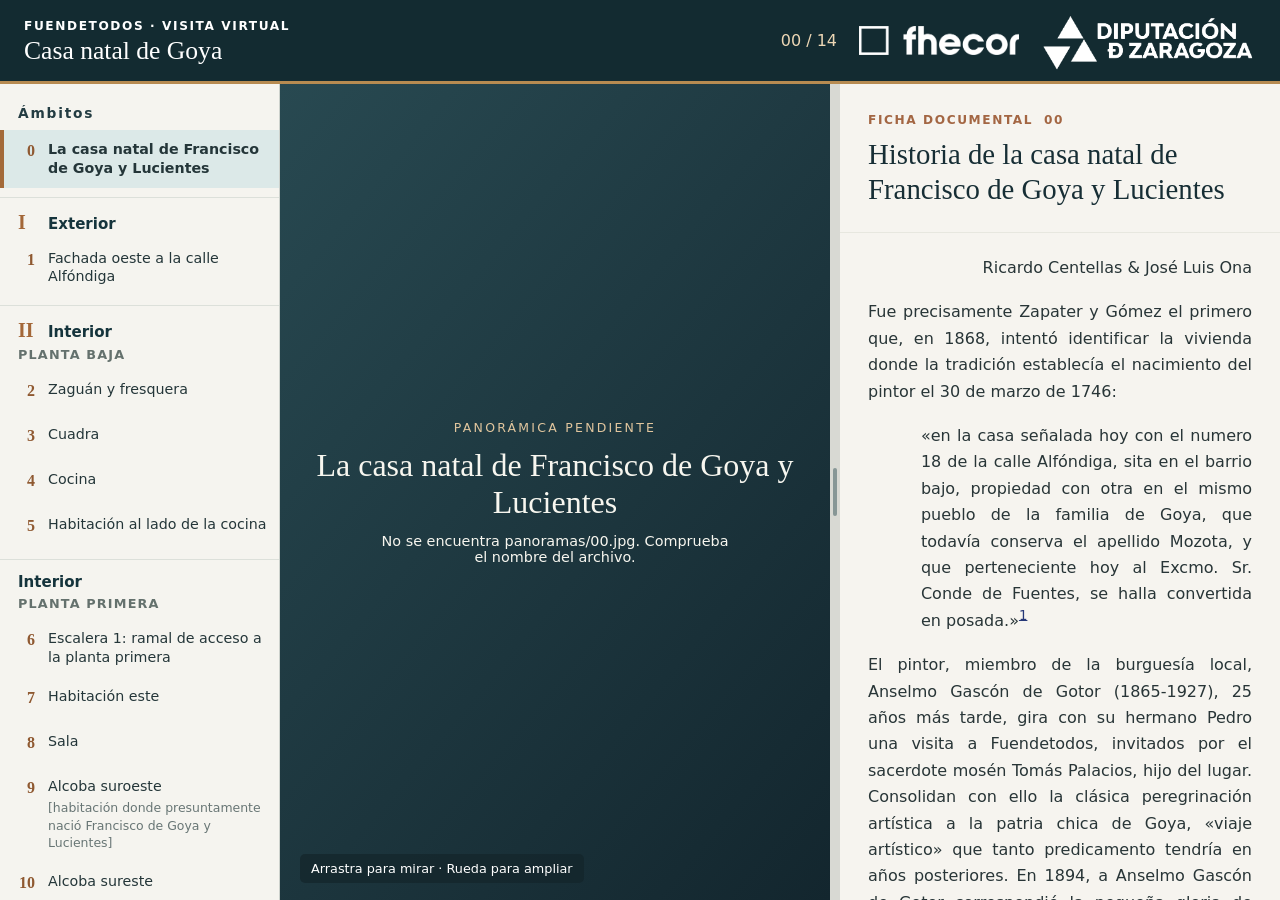
==== index.html @ 3993eeaa "Figuras A y B" ====
<!doctype html>
<html lang="es"><head><meta charset="utf-8"><meta name="viewport" content="width=device-width,initial-scale=1"><title>Visita panorámica · Casa natal de Goya</title><link rel="stylesheet" href="styles.css?v=12"></head>
<body><div class="app">
<header><div><span class="kicker">FUENDETODOS · VISITA VIRTUAL</span><h1>Casa natal de Goya</h1></div><div class="header-end"><span class="counter" id="counter">00 / 14</span><a href="https://www.fhecor.com/index.php?lang=es" target="_blank" rel="noopener"><img class="fhecor-logo" src="assets/01b_fhecor_blanco%20RECORTADO.png" alt="FHECOR" width="1595" height="298"></a><a class="institution-logo" href="https://www.dpz.es/" target="_blank" rel="noopener"><img src="assets/diputacion-zaragoza.png" alt="Diputación Provincial de Zaragoza" width="745" height="405"></a></div></header>
<div class="workspace"><nav class="rail" aria-label="Ámbitos de la visita"><label class="mobile-select-label" for="mobile-points">Ámbito de la visita</label><select id="mobile-points" class="mobile-points" aria-label="Seleccionar vista"></select><div class="rail-title">Ámbitos</div><div id="point-list"></div></nav>
<main class="viewer" aria-label="Panorámica de la estancia"><canvas id="panorama" aria-label="Panorámica 360 grados; arrastra para mirar alrededor"></canvas><div id="missing" class="missing" hidden><span>Panorámica pendiente</span><strong id="missing-name"></strong><small id="missing-help">Coloca la imagen 360° en la carpeta panoramas.</small></div><div id="loading" class="panorama-loading" role="status" aria-live="polite" hidden><span class="loading-spinner" aria-hidden="true"></span><span>Cargando escena…</span></div><div id="camera-plan" class="camera-plan" hidden><img id="camera-plan-image" alt="Plano de ubicación de la cámara"></div><div class="viewer-tip">Arrastra para mirar<span class="wheel-tip"> · Rueda para ampliar</span></div></main><div id="panel-resizer" class="panel-resizer" role="separator" aria-label="Ajustar ancho de la ficha documental" aria-orientation="vertical" aria-valuemin="300" tabindex="0" title="Arrastra para cambiar el ancho de la ficha"></div>
<button class="mobile-story-link" type="button" aria-controls="story">Ver ficha documental <span aria-hidden="true">↓</span></button><aside class="story" id="story" aria-label="Ficha documental"><div class="story-head"><span class="section-label">FICHA DOCUMENTAL <b id="point-number">09</b></span><h2 id="story-title"></h2><div class="story-note" id="example-note">Contenido de muestra: reemplázalo con la ficha de este punto.</div></div><div id="story-body" class="story-body"></div></aside></div></div>
<dialog id="photo-dialog" class="photo-dialog" aria-label="Visor de imágenes del ámbito">
  <div class="photo-dialog-bar">
    <span id="photo-position" aria-live="polite"></span>
    <form method="dialog"><button type="submit" autofocus>Cerrar <span aria-hidden="true">×</span></button></form>
  </div>
  <figure><img id="enlarged-photo" alt=""><figcaption id="enlarged-caption"></figcaption></figure>
  <div class="photo-dialog-bar photo-dialog-nav">
    <button id="photo-previous" type="button">← Anterior</button>
    <button id="photo-next" type="button">Siguiente →</button>
  </div>
</dialog>
<script src="datos/fichas.js?v=5"></script><script src="app.js?v=12"></script></body></html>
---- styles.css ----
:root{font-family:system-ui,-apple-system,Segoe UI,sans-serif;color:#14252b;background:#e9e8e2}*{box-sizing:border-box}body{margin:0}button{font:inherit}header{height:84px;background:#132b31;color:#fff;display:flex;align-items:center;justify-content:space-between;padding:12px 24px;border-bottom:3px solid #b78b51}.kicker,.section-label,.rail-title{font-size:.76rem;letter-spacing:.13em;font-weight:800}header h1{margin:2px 0 0;font-family:Georgia,serif;font-size:1.6rem;font-weight:normal}.counter{color:#edd7b5}.workspace{display:grid;grid-template-columns:210px minmax(320px,1fr) minmax(340px,440px);height:calc(100dvh - 84px);min-height:500px}.rail{background:#f5f4ef;overflow:auto;border-right:1px solid #ccd1cc}.rail-title{padding:24px 18px 14px;color:#566667}.point{display:flex;gap:11px;width:100%;align-items:center;text-align:left;border:0;border-left:4px solid transparent;background:transparent;padding:13px 12px;color:#243639;cursor:pointer;line-height:1.32}.point:hover{background:#e6e7df}.point[aria-current=true]{background:#dce9e8;border-left-color:#a36a39;font-weight:700}.point b{font:700 1rem Georgia,serif;color:#8f5931}.point span{font-size:.89rem}.viewer{position:relative;background:radial-gradient(circle at center,#496168,#172f37);min-height:320px;overflow:hidden}#panorama{width:100%;height:100%;display:block;touch-action:none;cursor:grab}#panorama:active{cursor:grabbing}.missing{position:absolute;inset:0;display:flex;flex-direction:column;gap:12px;align-items:center;justify-content:center;text-align:center;padding:24px;color:#f7f6ef;background:linear-gradient(130deg,#284951,#13262e)}.missing[hidden]{display:none}.missing span{font-size:.78rem;letter-spacing:.18em;text-transform:uppercase;color:#e1c69e}.missing strong{font:normal 2rem Georgia,serif}.missing small{font-size:.9rem;max-width:22rem}.viewer-tip{position:absolute;left:20px;bottom:17px;color:#fff;background:#14262bbb;border-radius:5px;padding:7px 11px;font-size:.8rem;pointer-events:none}.story{background:#f6f4ef;overflow-y:auto;scrollbar-color:#aab2ad #f6f4ef}.story-head{padding:25px 28px 17px;border-bottom:1px solid #e7e7df}.section-label{color:#a36643}.section-label b{margin-left:5px}.story h2{font:normal 1.8rem/1.2 Georgia,serif;margin:9px 0;color:#172e35}.story-note{font-size:.84rem;color:#72583b;background:#faf2e6;padding:9px;border-radius:5px}.story-body{padding:4px 28px 36px;line-height:1.65}.story-body p{font-size:1rem;color:#283537;margin:18px 0;white-space:pre-line}.story-body h3{font:normal 1.32rem Georgia,serif;margin:27px 0 12px;color:#1c3e46}.inline-ref,.figure-ref{color:#b22127;font-weight:700}.file-ref{color:#253777;font-weight:700;display:block;margin-bottom:10px;overflow-wrap:anywhere}.story figure{margin:22px 0 32px;padding-top:10px;border-top:1px solid #ecebe6}.figure-ref{display:block;margin-bottom:6px}.photo{min-height:150px;background:#b5b7ac;display:grid;place-items:center;color:#253b3d;text-align:center;font-size:.84rem;padding:15px;overflow:hidden}.photo img{width:100%;max-height:430px;object-fit:contain;display:block}.story figcaption{font-size:.9rem;line-height:1.48;margin-top:8px;color:#505b5b}button:focus-visible{outline:3px solid #bd7643;outline-offset:-3px}@media(max-width:1060px){.workspace{grid-template-columns:160px minmax(250px,1fr) minmax(300px,36%)}.rail-title{padding-left:12px}.story-head,.story-body{padding-left:19px;padding-right:19px}}@media(max-width:900px){header{height:70px;padding:10px 14px}header h1{font-size:1.25rem}.workspace{height:auto;min-height:0;display:flex;flex-direction:column}.rail{order:0;overflow-x:auto;border:0;flex:none}.rail-title{padding:10px 14px 4px}.rail #point-list{display:flex}.point{flex:0 0 150px;min-height:60px;padding:7px;border-left:0;border-bottom:4px solid transparent}.point[aria-current=true]{border-bottom-color:#a36a39}.viewer{order:1;height:min(58vh,470px);min-height:270px}.story{order:2;overflow:visible}.story-head{padding-top:18px}}
/* Anchura de la ficha ajustable en pantallas de escritorio. */
.workspace{--story-width:440px;grid-template-columns:210px minmax(320px,1fr) 10px minmax(300px,var(--story-width))}
.panel-resizer{background:#d8d9d3;cursor:col-resize;position:relative;touch-action:none;outline:none}
.panel-resizer::before{content:"";position:absolute;left:3px;top:calc(50% - 24px);width:4px;height:48px;border-radius:4px;background:#879796}
.panel-resizer:hover,.panel-resizer:focus-visible,.panel-resizer.dragging{background:#c1d3d1}
.panel-resizer:focus-visible{outline:2px solid #ad6b3b;outline-offset:-2px}
@media(max-width:1060px){.workspace{grid-template-columns:160px minmax(250px,1fr) 10px minmax(300px,var(--story-width))}}
@media(max-width:900px){.workspace{display:flex}.panel-resizer{display:none}}
/* Índice por ámbitos y plantas. */
.workspace{grid-template-columns:250px minmax(320px,1fr) 10px minmax(300px,var(--story-width))}
.rail-title{padding:21px 18px 9px;color:#233c42;font-size:.86rem}
.point-group{border-top:1px solid #dce0da;padding:13px 0 9px}
.point-group:first-child{padding-top:0;border:0}
.group-heading{display:flex;align-items:baseline;gap:10px;margin:0 18px 5px;font-size:.94rem;font-weight:750;color:#15343c}
.group-roman{color:#a36738;font:700 1.25rem Georgia,serif;min-width:20px}
.group-floor{font-size:.8rem;text-transform:uppercase;letter-spacing:.09em;color:#64716d;margin:1px 18px 8px;font-weight:750}
.point{align-items:flex-start;gap:13px;padding:10px 12px;min-height:45px}
.point b{flex:0 0 19px;text-align:right;line-height:1.4}
.point-copy{display:block;min-width:0;overflow-wrap:anywhere}
.point-detail{display:block;font-size:.78rem;font-weight:400;color:#687675;line-height:1.4;margin-top:4px}
@media(max-width:1060px){.workspace{grid-template-columns:200px minmax(250px,1fr) 10px minmax(300px,var(--story-width))}.group-heading{margin-left:12px}.group-floor{margin-left:12px}.point{padding-left:8px}}
@media(max-width:900px){.workspace{display:flex}.rail #point-list{display:flex;align-items:stretch}.point-group{flex:0 0 auto;border-top:0;border-right:1px solid #dce0da;padding:5px 0 6px}.point-group:first-child{padding-top:5px}.group-heading{font-size:.8rem;margin:0 10px 2px}.group-roman{font-size:1rem;min-width:auto}.group-floor{font-size:.72rem;margin:0 10px 4px}.point-group .point{display:inline-flex;vertical-align:top;white-space:normal;width:175px;min-height:82px;padding:7px;flex:0 0 175px}.point-detail{font-size:.72rem}}
/* Logotipo blanco proporcionado por la Diputación, sobre la cabecera oscura. */
.header-end{display:flex;align-items:center;gap:22px;flex:none}
.fhecor-logo{display:block;width:160px;height:auto}
@media(max-width:900px){.fhecor-logo{width:clamp(62px,19vw,110px)}}
.institution-logo{position:relative;width:215px;height:60px;overflow:hidden;flex:none}
.institution-logo img{position:absolute;width:235px;height:auto;max-width:none;top:-34px;left:-10px;display:block}
@media(max-width:900px){.header-end{gap:9px}.institution-logo{width:127px;height:44px}.institution-logo img{width:150px;top:-20px;left:-12px}.kicker{font-size:.63rem;letter-spacing:.06em}}
@media(max-width:500px){.counter{display:none}.institution-logo{width:112px}.institution-logo img{width:138px;top:-18px;left:-12px}header h1{font-size:1.12rem}}
/* Selector compacto para móviles. */
.mobile-select-label,.mobile-points{display:none}
@media(max-width:900px){.rail{padding:12px 14px 14px}.rail-title,.rail #point-list{display:none}.mobile-select-label{display:block;font-size:.81rem;font-weight:700;color:#36545a;margin-bottom:6px}.mobile-points{display:block;width:100%;min-height:44px;padding:9px;border:1px solid #aebdb7;border-radius:6px;background:#fff;color:#1e383e;font:inherit;font-size:1rem}}
.panorama-loading{position:absolute;inset:0;display:flex;flex-direction:column;gap:13px;justify-content:center;align-items:center;background:#152d36e8;color:#fff;font-size:1rem}.panorama-loading[hidden]{display:none}
.loading-spinner{width:42px;height:42px;border-radius:50%;border:4px solid #fff5;border-top-color:#ecc48d;animation:panorama-spin .8s linear infinite}@keyframes panorama-spin{to{transform:rotate(360deg)}}
/* Plano de cámara ligado al borde derecho de la panorámica. */
.camera-plan{position:absolute;right:16px;bottom:16px;width:min(520px,calc(100% - 32px));max-height:min(76vh,500px);display:flex;justify-content:flex-end;align-items:flex-end;overflow:hidden;pointer-events:none}
.camera-plan[hidden]{display:none}
.camera-plan img{display:block;width:auto;height:auto;max-width:100%;max-height:min(76vh,500px);object-fit:contain}
@media(max-width:900px){.camera-plan{right:10px;bottom:10px;width:min(380px,calc(100% - 20px));max-height:min(260px,85%)}.camera-plan img{max-height:260px}.viewer-tip{bottom:auto;top:12px;left:10px}}
/* Algo más de anchura para que los nombres de los ámbitos ocupen menos líneas. */
@media(min-width:1061px){.workspace{grid-template-columns:280px minmax(320px,1fr) 10px minmax(300px,var(--story-width))}}
@media(min-width:901px) and (max-width:1060px){.workspace{grid-template-columns:220px minmax(250px,1fr) 10px minmax(300px,var(--story-width))}}
/* La ficha anterior sale a la derecha; la nueva entra desde la junta. */
@media(prefers-reduced-motion:no-preference){
  .story.story-leave .story-head,.story.story-leave .story-body{animation:story-leave 110ms ease-in both}
  .story.story-enter .story-head,.story.story-enter .story-body{animation:story-enter 190ms ease-out both}
  @keyframes story-leave{from{opacity:1;transform:translateX(0)}to{opacity:0;transform:translateX(24px)}}
  @keyframes story-enter{from{opacity:0;transform:translateX(-24px)}to{opacity:1;transform:translateX(0)}}
}
/* Móvil: logotipo completo, panorama amplio y acceso visible a la ficha. */
.mobile-story-link{display:none}
@media(max-width:900px){.wheel-tip{display:none}}
@media(max-width:900px){
  .institution-logo{width:128px;height:38px}
  .institution-logo img{width:132px;height:auto;top:-20px;left:-5px}
  .viewer{height:min(58vh,470px);height:min(58dvh,470px);min-height:270px}
  .camera-plan{max-height:min(260px,85%)}
  .camera-plan img{max-height:260px}
  .mobile-story-link{display:flex;order:2;width:100%;min-height:46px;align-items:center;justify-content:center;gap:9px;border:0;border-top:1px solid #bfcac6;border-bottom:1px solid #bfcac6;background:#dce9e8;color:#15343c;font-weight:750;cursor:pointer}
  .mobile-story-link span{font-size:1.3rem;line-height:1}
  .story{order:3}
}
@media(max-width:500px){
  header{height:auto;min-height:70px;flex-direction:column;align-items:flex-start;gap:6px}
  header .kicker{display:block;line-height:1.3}
  header h1{font-size:1.35rem;line-height:1.2}
  .header-end{gap:14px}
  .fhecor-logo{width:clamp(52px,16vw,80px)}
  .institution-logo{width:102px;height:30px}
  .institution-logo img{width:108px;top:-16px;left:-3px}
}
.markdown-story p,.markdown-story blockquote { text-align:justify;white-space:pre-wrap }
.markdown-story .story-author { text-align:right }
.markdown-story blockquote { margin:18px 0 18px 39.7pt;color:#283537 }
.markdown-story sup { line-height:0 }
.markdown-story sup a { color:#253777 }
.markdown-story figure img { display:block;width:100%;height:auto;max-height:430px;object-fit:contain }
.figure-document { margin-top:16px;padding:clamp(12px,3vw,20px);border-left:3px solid #b78b51;background:#eee9df }
.figure-document h3:first-child { margin-top:0 }
.figure-document p:last-child { margin-bottom:0 }
.markdown-story .figure-document blockquote { margin:16px 0;padding:12px;border-left:2px solid #b78b51;background:#f6f4ef;text-align:left }
.story-footnotes { border-top:1px solid #ccd1cc;margin:24px 0 0;padding:12px 0 0 1.6em;font-size:calc(1rem - 2pt) }
.story-footnotes li { margin:0 0 .6em }
.enlarge-photo { display:block;width:100%;padding:0;border:0;background:transparent;cursor:zoom-in }
.document-plans { margin:24px 0;background:#eee9df;border-radius:8px;padding:12px }
.document-plans h3 { margin:0 0 10px }
.document-plan-grid { display:grid;grid-template-columns:repeat(auto-fit,minmax(min(100%,150px),1fr));gap:10px }
.document-plan-grid figure { min-width:0;margin:0;padding:8px;border:1px solid #ded8cc;border-radius:5px;background:#fff }
.document-plan-grid [hidden] { display:none }
.document-plan-name { margin-bottom:6px;font-size:.86rem;font-weight:700 }
.markdown-story .document-plan-grid img { height:144px }
.photo-dialog { width:min(94vw,1100px);max-height:94dvh;padding:clamp(12px,2vw,24px);border:0;border-radius:12px;background:#f6f4ef;color:#172e35 }
.photo-dialog::backdrop { background:#13262ee8 }
.photo-dialog figure { margin:12px 0 }
.photo-dialog img { display:block;max-width:100%;max-height:68dvh;margin:auto;object-fit:contain }
.photo-dialog figcaption { max-width:78ch;margin:12px auto 0;line-height:1.45 }
.photo-dialog-bar { display:flex;justify-content:space-between;align-items:center;gap:12px }
.photo-dialog button { min-height:44px;padding:6px 12px;border:1px solid #aebdb7;border-radius:5px;background:#fff;color:#172e35;cursor:pointer }
.photo-dialog button[aria-disabled=true] { opacity:.45;cursor:default }
.photo-dialog-nav { position:sticky;bottom:0;background:#f6f4ef }
@media(max-width:600px){.photo-dialog img{max-height:55dvh}}
.map-frame { position:relative;max-width:100% }
.map-frame img { max-height:min(76vh,500px) }
.map-controls { position:absolute;inset:0 }
.map-room,.map-floor { pointer-events:auto;cursor:pointer;touch-action:manipulation }
.map-room,.map-floor { position:absolute;padding:0;background:transparent;border:1px solid transparent }
.map-room { width:32px;height:32px;translate:-50% -50%;border-radius:50% }
.map-floor { left:7%;width:83%;border-radius:3px }
.map-room:hover,.map-floor:hover,.map-room:focus-visible,.map-floor:focus-visible { border-color:#704128;background:#bd76432b;outline:2px solid white }
.map-cone { position:absolute;width:50px;height:50px;translate:-50% -50%;background:conic-gradient(from -29deg,#d77a9ac9 0deg 58deg,transparent 58deg);mask-image:radial-gradient(circle,transparent 0 11px,#000 12px 24px,transparent 25px);pointer-events:none }
@media(max-width:900px){
  .map-frame img{max-height:min(260px,48dvh)}
  .map-room{width:32px;height:32px}
  .map-cone{width:40px;height:40px;mask-image:radial-gradient(circle,transparent 0 8px,#000 9px 19px,transparent 20px)}
}
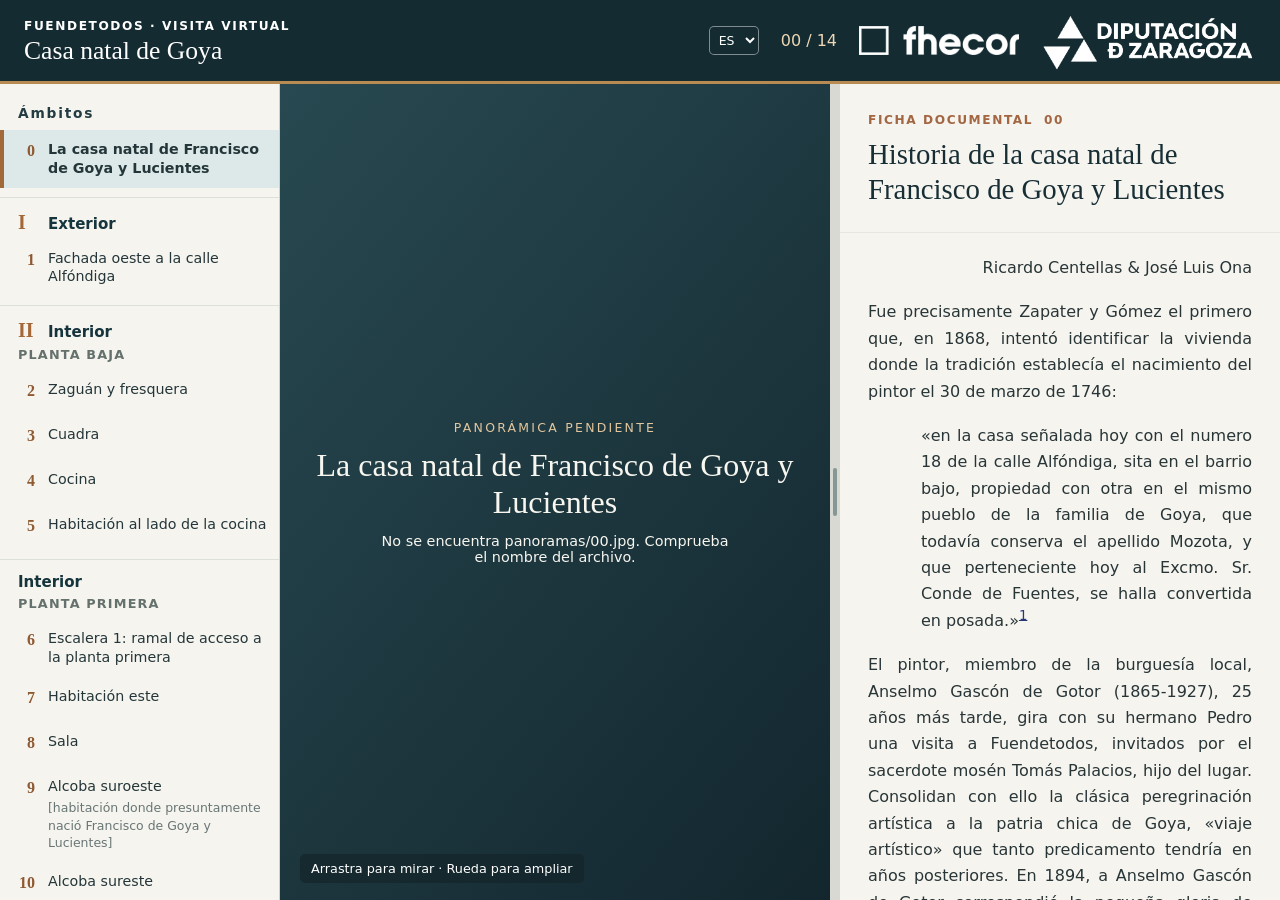
==== commit 4e4b484a: "Texto 09 ENG" ====
--- a/index.html
+++ b/index.html
@@ -1,10 +1,10 @@
 <!doctype html>
-<html lang="es"><head><meta charset="utf-8"><meta name="viewport" content="width=device-width,initial-scale=1"><title>Visita panorámica · Casa natal de Goya</title><link rel="stylesheet" href="styles.css?v=12"></head>
+<html lang="es"><head><meta charset="utf-8"><meta name="viewport" content="width=device-width,initial-scale=1"><title>Visita panorámica · Casa natal de Goya</title><link rel="stylesheet" href="styles.css?v=13"></head>
 <body><div class="app">
-<header><div><span class="kicker">FUENDETODOS · VISITA VIRTUAL</span><h1>Casa natal de Goya</h1></div><div class="header-end"><span class="counter" id="counter">00 / 14</span><a href="https://www.fhecor.com/index.php?lang=es" target="_blank" rel="noopener"><img class="fhecor-logo" src="assets/01b_fhecor_blanco%20RECORTADO.png" alt="FHECOR" width="1595" height="298"></a><a class="institution-logo" href="https://www.dpz.es/" target="_blank" rel="noopener"><img src="assets/diputacion-zaragoza.png" alt="Diputación Provincial de Zaragoza" width="745" height="405"></a></div></header>
+<header><div><span class="kicker">FUENDETODOS · VISITA VIRTUAL</span><h1>Casa natal de Goya</h1></div><div class="header-end"><select id="visit-language" class="visit-language" aria-label="Idioma"><option value="es" lang="es">ES</option><option value="en" lang="en">EN</option></select><span class="counter" id="counter">00 / 14</span><a href="https://www.fhecor.com/index.php?lang=es" target="_blank" rel="noopener"><img class="fhecor-logo" src="assets/01b_fhecor_blanco%20RECORTADO.png" alt="FHECOR" width="1595" height="298"></a><a class="institution-logo" href="https://www.dpz.es/" target="_blank" rel="noopener"><img src="assets/diputacion-zaragoza.png" alt="Diputación Provincial de Zaragoza" width="745" height="405"></a></div></header>
 <div class="workspace"><nav class="rail" aria-label="Ámbitos de la visita"><label class="mobile-select-label" for="mobile-points">Ámbito de la visita</label><select id="mobile-points" class="mobile-points" aria-label="Seleccionar vista"></select><div class="rail-title">Ámbitos</div><div id="point-list"></div></nav>
 <main class="viewer" aria-label="Panorámica de la estancia"><canvas id="panorama" aria-label="Panorámica 360 grados; arrastra para mirar alrededor"></canvas><div id="missing" class="missing" hidden><span>Panorámica pendiente</span><strong id="missing-name"></strong><small id="missing-help">Coloca la imagen 360° en la carpeta panoramas.</small></div><div id="loading" class="panorama-loading" role="status" aria-live="polite" hidden><span class="loading-spinner" aria-hidden="true"></span><span>Cargando escena…</span></div><div id="camera-plan" class="camera-plan" hidden><img id="camera-plan-image" alt="Plano de ubicación de la cámara"></div><div class="viewer-tip">Arrastra para mirar<span class="wheel-tip"> · Rueda para ampliar</span></div></main><div id="panel-resizer" class="panel-resizer" role="separator" aria-label="Ajustar ancho de la ficha documental" aria-orientation="vertical" aria-valuemin="300" tabindex="0" title="Arrastra para cambiar el ancho de la ficha"></div>
-<button class="mobile-story-link" type="button" aria-controls="story">Ver ficha documental <span aria-hidden="true">↓</span></button><aside class="story" id="story" aria-label="Ficha documental"><div class="story-head"><span class="section-label">FICHA DOCUMENTAL <b id="point-number">09</b></span><h2 id="story-title"></h2><div class="story-note" id="example-note">Contenido de muestra: reemplázalo con la ficha de este punto.</div></div><div id="story-body" class="story-body"></div></aside></div></div>
+<button class="mobile-story-link" type="button" aria-controls="story">Ver ficha documental <span aria-hidden="true">↓</span></button><aside class="story" id="story" aria-label="Ficha documental"><div class="story-head"><span class="section-label">FICHA DOCUMENTAL <b id="point-number">09</b></span><h2 id="story-title"></h2><div class="story-note" id="example-note">Contenido de muestra: reemplázalo con la ficha de este punto.</div></div><p id="story-language-note" class="story-note" lang="en" hidden>These exhibit notes are currently available in Spanish.</p><div id="story-body" class="story-body"></div></aside></div></div>
 <dialog id="photo-dialog" class="photo-dialog" aria-label="Visor de imágenes del ámbito">
   <div class="photo-dialog-bar">
     <span id="photo-position" aria-live="polite"></span>
@@ -16,4 +16,4 @@
     <button id="photo-next" type="button">Siguiente →</button>
   </div>
 </dialog>
-<script src="datos/fichas.js?v=5"></script><script src="app.js?v=12"></script></body></html>
+<script src="datos/fichas.js?v=6"></script><script src="app.js?v=13"></script></body></html>
--- a/styles.css
+++ b/styles.css
@@ -23,6 +23,7 @@
 @media(max-width:900px){.workspace{display:flex}.rail #point-list{display:flex;align-items:stretch}.point-group{flex:0 0 auto;border-top:0;border-right:1px solid #dce0da;padding:5px 0 6px}.point-group:first-child{padding-top:5px}.group-heading{font-size:.8rem;margin:0 10px 2px}.group-roman{font-size:1rem;min-width:auto}.group-floor{font-size:.72rem;margin:0 10px 4px}.point-group .point{display:inline-flex;vertical-align:top;white-space:normal;width:175px;min-height:82px;padding:7px;flex:0 0 175px}.point-detail{font-size:.72rem}}
 /* Logotipo blanco proporcionado por la Diputación, sobre la cabecera oscura. */
 .header-end{display:flex;align-items:center;gap:22px;flex:none}
+.visit-language{font:inherit;font-size:.78rem;color:#fff;background:#132b31;border:1px solid #ffffff75;border-radius:5px;padding:5px}
 .fhecor-logo{display:block;width:160px;height:auto}
 @media(max-width:900px){.fhecor-logo{width:clamp(62px,19vw,110px)}}
 .institution-logo{position:relative;width:215px;height:60px;overflow:hidden;flex:none}
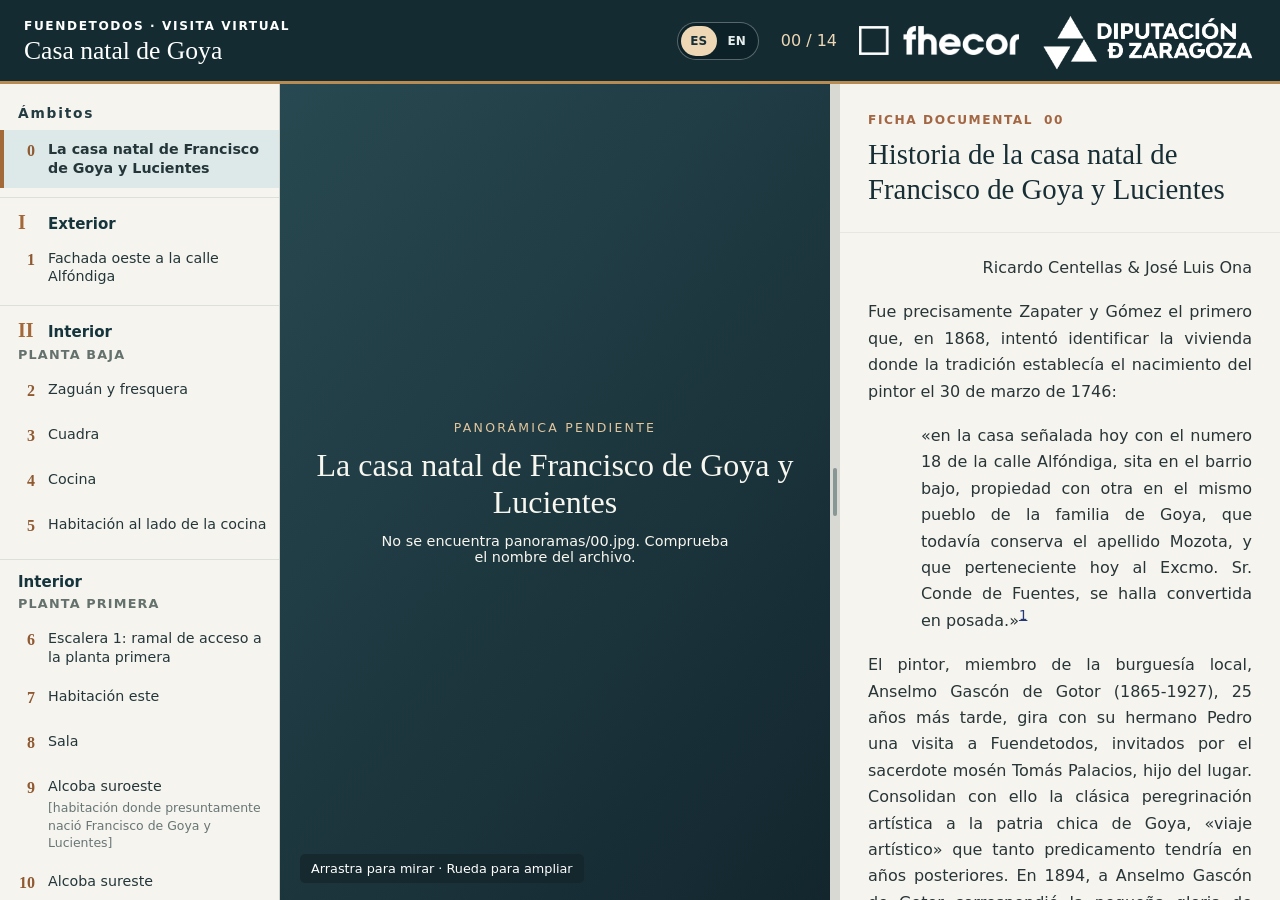
==== commit 3fcccd68: "Textos ENG" ====
--- a/index.html
+++ b/index.html
@@ -1,7 +1,7 @@
 <!doctype html>
-<html lang="es"><head><meta charset="utf-8"><meta name="viewport" content="width=device-width,initial-scale=1"><title>Visita panorámica · Casa natal de Goya</title><link rel="stylesheet" href="styles.css?v=13"></head>
+<html lang="es"><head><meta charset="utf-8"><meta name="viewport" content="width=device-width,initial-scale=1"><title>Visita panorámica · Casa natal de Goya</title><link rel="stylesheet" href="styles.css?v=14"></head>
 <body><div class="app">
-<header><div><span class="kicker">FUENDETODOS · VISITA VIRTUAL</span><h1>Casa natal de Goya</h1></div><div class="header-end"><select id="visit-language" class="visit-language" aria-label="Idioma"><option value="es" lang="es">ES</option><option value="en" lang="en">EN</option></select><span class="counter" id="counter">00 / 14</span><a href="https://www.fhecor.com/index.php?lang=es" target="_blank" rel="noopener"><img class="fhecor-logo" src="assets/01b_fhecor_blanco%20RECORTADO.png" alt="FHECOR" width="1595" height="298"></a><a class="institution-logo" href="https://www.dpz.es/" target="_blank" rel="noopener"><img src="assets/diputacion-zaragoza.png" alt="Diputación Provincial de Zaragoza" width="745" height="405"></a></div></header>
+<header><div><span class="kicker">FUENDETODOS · VISITA VIRTUAL</span><h1>Casa natal de Goya</h1></div><div class="header-end"><div id="visit-language" class="visit-language" role="group" aria-label="Idioma"><button type="button" value="es" lang="es" aria-label="Español" aria-pressed="true">ES</button><button type="button" value="en" lang="en" aria-label="English" aria-pressed="false">EN</button></div><span class="counter" id="counter">00 / 14</span><a href="https://www.fhecor.com/index.php?lang=es" target="_blank" rel="noopener"><img class="fhecor-logo" src="assets/01b_fhecor_blanco%20RECORTADO.png" alt="FHECOR" width="1595" height="298"></a><a class="institution-logo" href="https://www.dpz.es/" target="_blank" rel="noopener"><img src="assets/diputacion-zaragoza.png" alt="Diputación Provincial de Zaragoza" width="745" height="405"></a></div></header>
 <div class="workspace"><nav class="rail" aria-label="Ámbitos de la visita"><label class="mobile-select-label" for="mobile-points">Ámbito de la visita</label><select id="mobile-points" class="mobile-points" aria-label="Seleccionar vista"></select><div class="rail-title">Ámbitos</div><div id="point-list"></div></nav>
 <main class="viewer" aria-label="Panorámica de la estancia"><canvas id="panorama" aria-label="Panorámica 360 grados; arrastra para mirar alrededor"></canvas><div id="missing" class="missing" hidden><span>Panorámica pendiente</span><strong id="missing-name"></strong><small id="missing-help">Coloca la imagen 360° en la carpeta panoramas.</small></div><div id="loading" class="panorama-loading" role="status" aria-live="polite" hidden><span class="loading-spinner" aria-hidden="true"></span><span>Cargando escena…</span></div><div id="camera-plan" class="camera-plan" hidden><img id="camera-plan-image" alt="Plano de ubicación de la cámara"></div><div class="viewer-tip">Arrastra para mirar<span class="wheel-tip"> · Rueda para ampliar</span></div></main><div id="panel-resizer" class="panel-resizer" role="separator" aria-label="Ajustar ancho de la ficha documental" aria-orientation="vertical" aria-valuemin="300" tabindex="0" title="Arrastra para cambiar el ancho de la ficha"></div>
 <button class="mobile-story-link" type="button" aria-controls="story">Ver ficha documental <span aria-hidden="true">↓</span></button><aside class="story" id="story" aria-label="Ficha documental"><div class="story-head"><span class="section-label">FICHA DOCUMENTAL <b id="point-number">09</b></span><h2 id="story-title"></h2><div class="story-note" id="example-note">Contenido de muestra: reemplázalo con la ficha de este punto.</div></div><p id="story-language-note" class="story-note" lang="en" hidden>These exhibit notes are currently available in Spanish.</p><div id="story-body" class="story-body"></div></aside></div></div>
@@ -16,4 +16,4 @@
     <button id="photo-next" type="button">Siguiente →</button>
   </div>
 </dialog>
-<script src="datos/fichas.js?v=6"></script><script src="app.js?v=13"></script></body></html>
+<script src="datos/fichas.js?v=7"></script><script src="app.js?v=14"></script></body></html>
--- a/styles.css
+++ b/styles.css
@@ -23,7 +23,11 @@
 @media(max-width:900px){.workspace{display:flex}.rail #point-list{display:flex;align-items:stretch}.point-group{flex:0 0 auto;border-top:0;border-right:1px solid #dce0da;padding:5px 0 6px}.point-group:first-child{padding-top:5px}.group-heading{font-size:.8rem;margin:0 10px 2px}.group-roman{font-size:1rem;min-width:auto}.group-floor{font-size:.72rem;margin:0 10px 4px}.point-group .point{display:inline-flex;vertical-align:top;white-space:normal;width:175px;min-height:82px;padding:7px;flex:0 0 175px}.point-detail{font-size:.72rem}}
 /* Logotipo blanco proporcionado por la Diputación, sobre la cabecera oscura. */
 .header-end{display:flex;align-items:center;gap:22px;flex:none}
-.visit-language{font:inherit;font-size:.78rem;color:#fff;background:#132b31;border:1px solid #ffffff75;border-radius:5px;padding:5px}
+.visit-language{display:inline-flex;gap:2px;padding:3px;border:1px solid #ffffff50;border-radius:999px;background:#0c2228;flex:none}
+.visit-language button{min-width:36px;min-height:30px;padding:0 6px;border:0;border-radius:999px;background:transparent;color:#e5edec;font-size:.75rem;font-weight:750;cursor:pointer}
+.visit-language button:hover{background:#ffffff1f}
+.visit-language button[aria-pressed=true]{background:#edd7b5;color:#172f37}
+.visit-language button:focus-visible{outline:2px solid #fff;outline-offset:1px}
 .fhecor-logo{display:block;width:160px;height:auto}
 @media(max-width:900px){.fhecor-logo{width:clamp(62px,19vw,110px)}}
 .institution-logo{position:relative;width:215px;height:60px;overflow:hidden;flex:none}
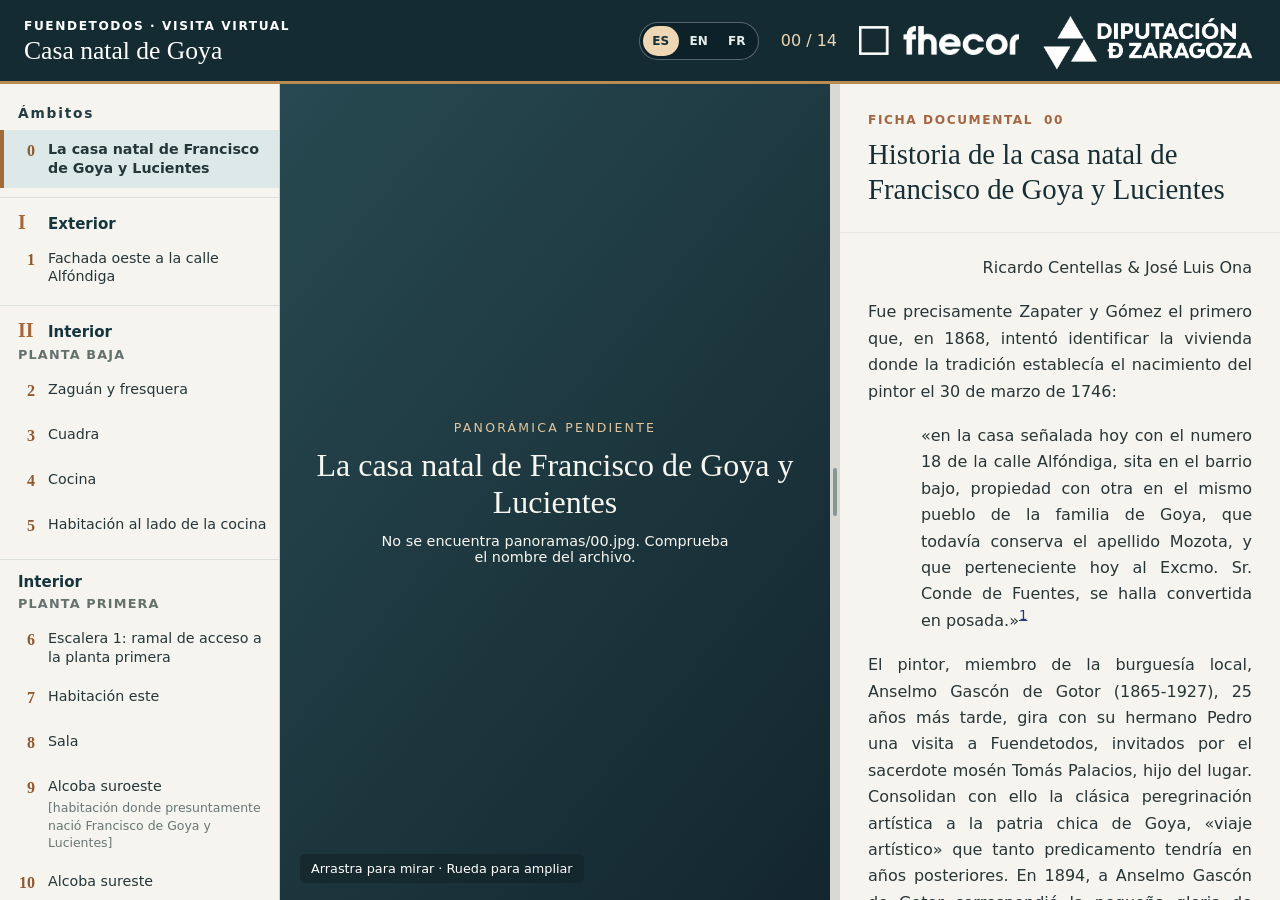
==== commit d00ec2b4: "Textos FR" ====
--- a/index.html
+++ b/index.html
@@ -1,7 +1,7 @@
 <!doctype html>
-<html lang="es"><head><meta charset="utf-8"><meta name="viewport" content="width=device-width,initial-scale=1"><title>Visita panorámica · Casa natal de Goya</title><link rel="stylesheet" href="styles.css?v=14"></head>
+<html lang="es"><head><meta charset="utf-8"><meta name="viewport" content="width=device-width,initial-scale=1"><title>Visita panorámica · Casa natal de Goya</title><link rel="stylesheet" href="styles.css?v=15"></head>
 <body><div class="app">
-<header><div><span class="kicker">FUENDETODOS · VISITA VIRTUAL</span><h1>Casa natal de Goya</h1></div><div class="header-end"><div id="visit-language" class="visit-language" role="group" aria-label="Idioma"><button type="button" value="es" lang="es" aria-label="Español" aria-pressed="true">ES</button><button type="button" value="en" lang="en" aria-label="English" aria-pressed="false">EN</button></div><span class="counter" id="counter">00 / 14</span><a href="https://www.fhecor.com/index.php?lang=es" target="_blank" rel="noopener"><img class="fhecor-logo" src="assets/01b_fhecor_blanco%20RECORTADO.png" alt="FHECOR" width="1595" height="298"></a><a class="institution-logo" href="https://www.dpz.es/" target="_blank" rel="noopener"><img src="assets/diputacion-zaragoza.png" alt="Diputación Provincial de Zaragoza" width="745" height="405"></a></div></header>
+<header><div><span class="kicker">FUENDETODOS · VISITA VIRTUAL</span><h1>Casa natal de Goya</h1></div><div class="header-end"><div id="visit-language" class="visit-language" role="group" aria-label="Idioma"><button type="button" value="es" lang="es" aria-label="Español" aria-pressed="true">ES</button><button type="button" value="en" lang="en" aria-label="English" aria-pressed="false">EN</button><button type="button" value="fr" lang="fr" aria-label="Français" aria-pressed="false">FR</button></div><span class="counter" id="counter">00 / 14</span><a href="https://www.fhecor.com/index.php?lang=es" target="_blank" rel="noopener"><img class="fhecor-logo" src="assets/01b_fhecor_blanco%20RECORTADO.png" alt="FHECOR" width="1595" height="298"></a><a class="institution-logo" href="https://www.dpz.es/" target="_blank" rel="noopener"><img src="assets/diputacion-zaragoza.png" alt="Diputación Provincial de Zaragoza" width="745" height="405"></a></div></header>
 <div class="workspace"><nav class="rail" aria-label="Ámbitos de la visita"><label class="mobile-select-label" for="mobile-points">Ámbito de la visita</label><select id="mobile-points" class="mobile-points" aria-label="Seleccionar vista"></select><div class="rail-title">Ámbitos</div><div id="point-list"></div></nav>
 <main class="viewer" aria-label="Panorámica de la estancia"><canvas id="panorama" aria-label="Panorámica 360 grados; arrastra para mirar alrededor"></canvas><div id="missing" class="missing" hidden><span>Panorámica pendiente</span><strong id="missing-name"></strong><small id="missing-help">Coloca la imagen 360° en la carpeta panoramas.</small></div><div id="loading" class="panorama-loading" role="status" aria-live="polite" hidden><span class="loading-spinner" aria-hidden="true"></span><span>Cargando escena…</span></div><div id="camera-plan" class="camera-plan" hidden><img id="camera-plan-image" alt="Plano de ubicación de la cámara"></div><div class="viewer-tip">Arrastra para mirar<span class="wheel-tip"> · Rueda para ampliar</span></div></main><div id="panel-resizer" class="panel-resizer" role="separator" aria-label="Ajustar ancho de la ficha documental" aria-orientation="vertical" aria-valuemin="300" tabindex="0" title="Arrastra para cambiar el ancho de la ficha"></div>
 <button class="mobile-story-link" type="button" aria-controls="story">Ver ficha documental <span aria-hidden="true">↓</span></button><aside class="story" id="story" aria-label="Ficha documental"><div class="story-head"><span class="section-label">FICHA DOCUMENTAL <b id="point-number">09</b></span><h2 id="story-title"></h2><div class="story-note" id="example-note">Contenido de muestra: reemplázalo con la ficha de este punto.</div></div><p id="story-language-note" class="story-note" lang="en" hidden>These exhibit notes are currently available in Spanish.</p><div id="story-body" class="story-body"></div></aside></div></div>
@@ -16,4 +16,4 @@
     <button id="photo-next" type="button">Siguiente →</button>
   </div>
 </dialog>
-<script src="datos/fichas.js?v=7"></script><script src="app.js?v=14"></script></body></html>
+<script src="datos/fichas.js?v=8"></script><script src="app.js?v=16"></script></body></html>
--- a/styles.css
+++ b/styles.css
@@ -71,7 +71,7 @@
   header{height:auto;min-height:70px;flex-direction:column;align-items:flex-start;gap:6px}
   header .kicker{display:block;line-height:1.3}
   header h1{font-size:1.35rem;line-height:1.2}
-  .header-end{gap:14px}
+  .header-end{gap:10px;flex-wrap:wrap}
   .fhecor-logo{width:clamp(52px,16vw,80px)}
   .institution-logo{width:102px;height:30px}
   .institution-logo img{width:108px;top:-16px;left:-3px}
